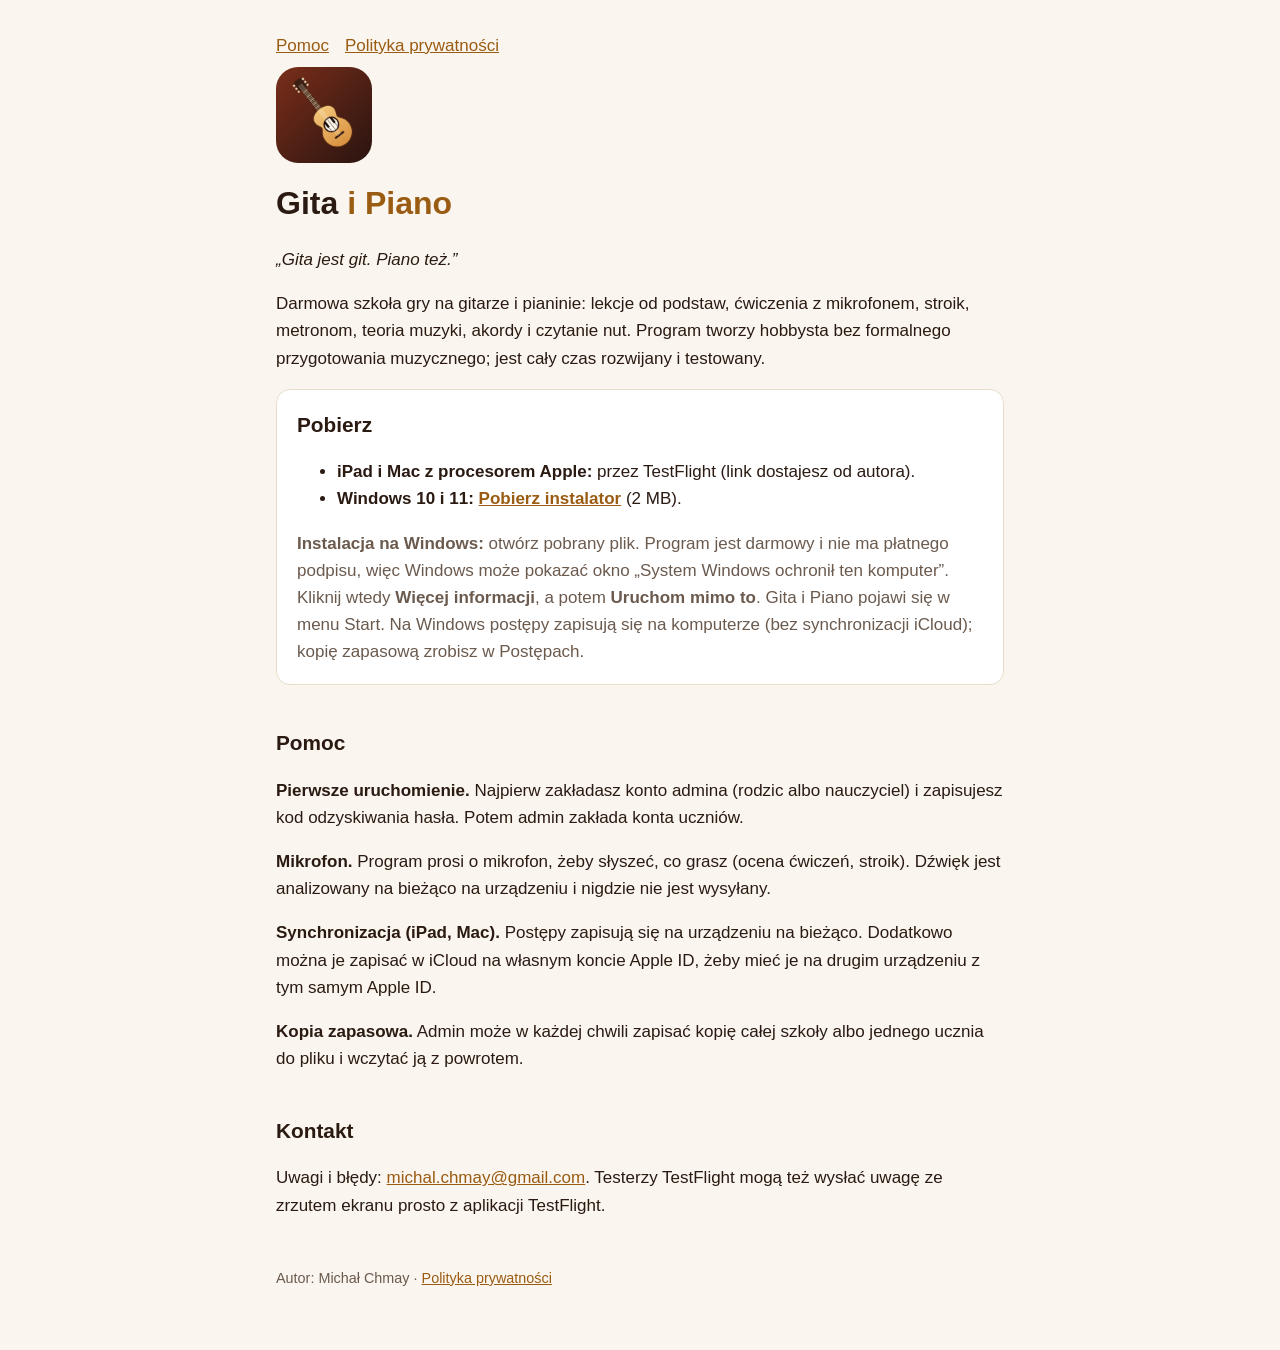
==== index.html @ 35b511a9 "Strona Gita i Piano: pobieranie, pomoc, polityka prywatności Co-Authored-By: Claude Opus 5.5 <norepl" ====
<!doctype html><html lang="pl"><head><meta charset="utf-8"><meta name="viewport" content="width=device-width,initial-scale=1">
<title>Gita i Piano</title><link rel="stylesheet" href="styl.css"></head><body><main>
<nav><a href="index.html">Pomoc</a><a href="prywatnosc.html">Polityka prywatności</a></nav>
<img class="ik" src="ikona.png" alt="">
<h1>Gita <span>i Piano</span></h1>
<p><i>„Gita jest git. Piano też.”</i></p>
<p>Darmowa szkoła gry na gitarze i pianinie: lekcje od podstaw, ćwiczenia z mikrofonem, stroik, metronom, teoria muzyki, akordy i czytanie nut. Program tworzy hobbysta bez formalnego przygotowania muzycznego; jest cały czas rozwijany i testowany.</p>
<div class="card"><h2 style="margin-top:0">Pobierz</h2>
<ul><li><b>iPad i Mac z procesorem Apple:</b> przez TestFlight (link dostajesz od autora).</li>
<li><b>Windows 10 i 11:</b> <a href="https://github.com/michalchmay/gita-i-piano-info/releases/latest/download/Gita-i-Piano-Windows.exe"><b>Pobierz instalator</b></a> (2 MB).</li></ul>
<p class="muted" style="margin-bottom:0"><b>Instalacja na Windows:</b> otwórz pobrany plik. Program jest darmowy i nie ma płatnego podpisu, więc Windows może pokazać okno „System Windows ochronił ten komputer”. Kliknij wtedy <b>Więcej informacji</b>, a potem <b>Uruchom mimo to</b>. Gita i Piano pojawi się w menu Start. Na Windows postępy zapisują się na komputerze (bez synchronizacji iCloud); kopię zapasową zrobisz w Postępach.</p></div>
<h2>Pomoc</h2>
<p><b>Pierwsze uruchomienie.</b> Najpierw zakładasz konto admina (rodzic albo nauczyciel) i zapisujesz kod odzyskiwania hasła. Potem admin zakłada konta uczniów.</p>
<p><b>Mikrofon.</b> Program prosi o mikrofon, żeby słyszeć, co grasz (ocena ćwiczeń, stroik). Dźwięk jest analizowany na bieżąco na urządzeniu i nigdzie nie jest wysyłany.</p>
<p><b>Synchronizacja (iPad, Mac).</b> Postępy zapisują się na urządzeniu na bieżąco. Dodatkowo można je zapisać w iCloud na własnym koncie Apple ID, żeby mieć je na drugim urządzeniu z tym samym Apple ID.</p>
<p><b>Kopia zapasowa.</b> Admin może w każdej chwili zapisać kopię całej szkoły albo jednego ucznia do pliku i wczytać ją z powrotem.</p>
<h2>Kontakt</h2>
<p>Uwagi i błędy: <a href="mailto:michal.chmay@gmail.com">michal.chmay@gmail.com</a>. Testerzy TestFlight mogą też wysłać uwagę ze zrzutem ekranu prosto z aplikacji TestFlight.</p>
<footer>Autor: Michał Chmay · <a href="prywatnosc.html">Polityka prywatności</a></footer>
</main></body></html>
---- styl.css ----
:root{--bg:#faf6ef;--fg:#2a1a12;--muted:#6b5a4e;--acc:#9a5b12;--card:#fff;--line:#e8dccb}
@media (prefers-color-scheme:dark){:root{--bg:#1c1410;--fg:#f3e9dc;--muted:#bba894;--acc:#e0a24a;--card:#271c16;--line:#3d2e24}}
*{box-sizing:border-box}body{margin:0;background:var(--bg);color:var(--fg);font:17px/1.6 -apple-system,BlinkMacSystemFont,"Segoe UI",Roboto,sans-serif}
main{max-width:760px;margin:0 auto;padding:32px 16px 60px}h1{font-size:2rem;margin:.2em 0}h1 span{color:var(--acc)}h2{margin-top:2em;font-size:1.3rem}
a{color:var(--acc)}.muted{color:var(--muted)}.card{background:var(--card);border:1px solid var(--line);border-radius:14px;padding:18px 20px;margin:16px 0}
nav{display:flex;gap:16px;flex-wrap:wrap;margin-bottom:8px}footer{margin-top:48px;color:var(--muted);font-size:.9rem}img.ik{width:96px;height:96px;border-radius:22px}
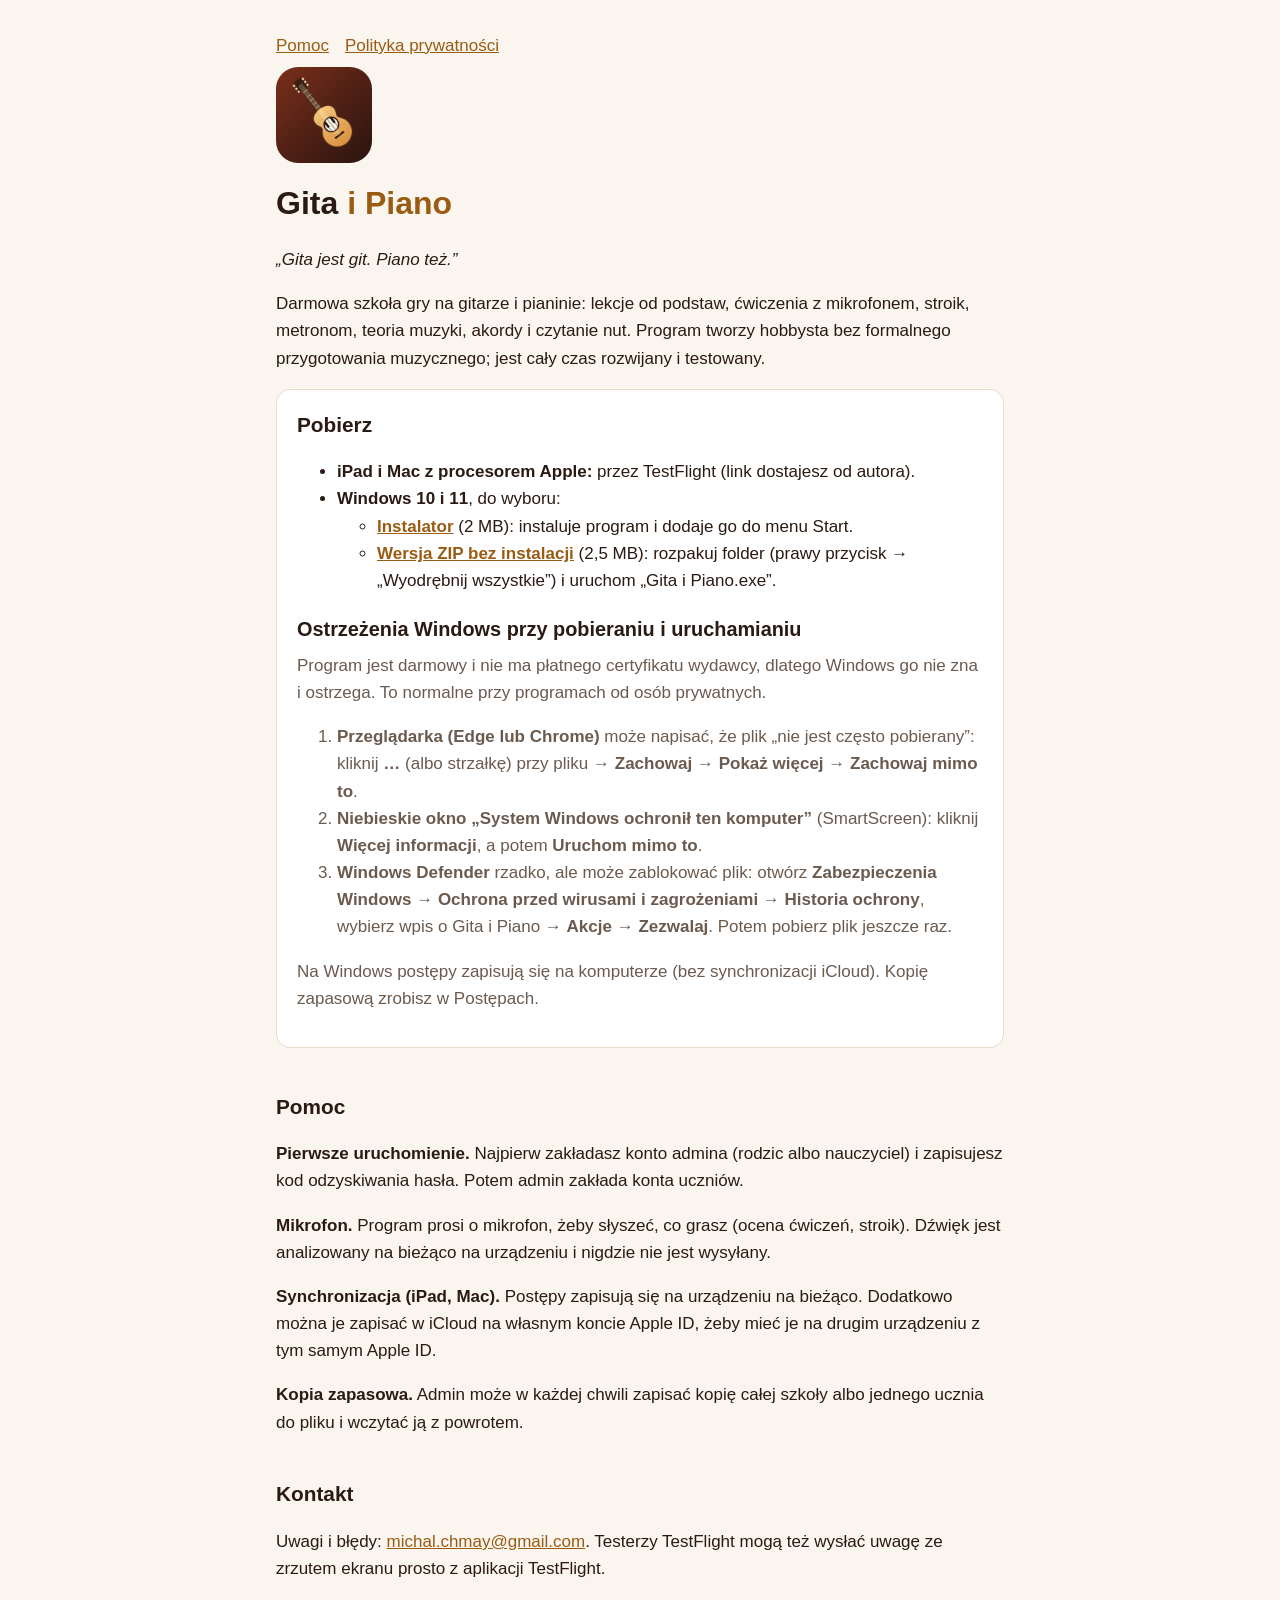
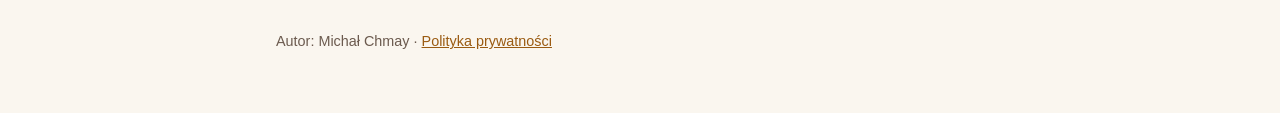
==== commit fd02756c: "Windows: wersja ZIP i instrukcja ostrzeżeń SmartScreen/Defender Co-Authored-By: Claude Opus 5.5 <nor" ====
--- a/index.html
+++ b/index.html
@@ -7,8 +7,16 @@
 <p>Darmowa szkoła gry na gitarze i pianinie: lekcje od podstaw, ćwiczenia z mikrofonem, stroik, metronom, teoria muzyki, akordy i czytanie nut. Program tworzy hobbysta bez formalnego przygotowania muzycznego; jest cały czas rozwijany i testowany.</p>
 <div class="card"><h2 style="margin-top:0">Pobierz</h2>
 <ul><li><b>iPad i Mac z procesorem Apple:</b> przez TestFlight (link dostajesz od autora).</li>
-<li><b>Windows 10 i 11:</b> <a href="https://github.com/michalchmay/gita-i-piano-info/releases/latest/download/Gita-i-Piano-Windows.exe"><b>Pobierz instalator</b></a> (2 MB).</li></ul>
-<p class="muted" style="margin-bottom:0"><b>Instalacja na Windows:</b> otwórz pobrany plik. Program jest darmowy i nie ma płatnego podpisu, więc Windows może pokazać okno „System Windows ochronił ten komputer”. Kliknij wtedy <b>Więcej informacji</b>, a potem <b>Uruchom mimo to</b>. Gita i Piano pojawi się w menu Start. Na Windows postępy zapisują się na komputerze (bez synchronizacji iCloud); kopię zapasową zrobisz w Postępach.</p></div>
+<li><b>Windows 10 i 11</b>, do wyboru:
+<ul><li><a href="pobierz/Gita-i-Piano-Windows.exe"><b>Instalator</b></a> (2 MB): instaluje program i dodaje go do menu Start.</li>
+<li><a href="pobierz/Gita-i-Piano-Windows.zip"><b>Wersja ZIP bez instalacji</b></a> (2,5 MB): rozpakuj folder (prawy przycisk → „Wyodrębnij wszystkie”) i uruchom „Gita i Piano.exe”.</li></ul></li></ul>
+<h3 style="margin-bottom:.3em">Ostrzeżenia Windows przy pobieraniu i uruchamianiu</h3>
+<p class="muted" style="margin-top:0">Program jest darmowy i nie ma płatnego certyfikatu wydawcy, dlatego Windows go nie zna i ostrzega. To normalne przy programach od osób prywatnych.</p>
+<ol class="muted"><li><b>Przeglądarka (Edge lub Chrome)</b> może napisać, że plik „nie jest często pobierany”: kliknij <b>…</b> (albo strzałkę) przy pliku → <b>Zachowaj</b> → <b>Pokaż więcej</b> → <b>Zachowaj mimo to</b>.</li>
+<li><b>Niebieskie okno „System Windows ochronił ten komputer”</b> (SmartScreen): kliknij <b>Więcej informacji</b>, a potem <b>Uruchom mimo to</b>.</li>
+<li><b>Windows Defender</b> rzadko, ale może zablokować plik: otwórz <b>Zabezpieczenia Windows → Ochrona przed wirusami i zagrożeniami → Historia ochrony</b>, wybierz wpis o Gita i Piano → <b>Akcje → Zezwalaj</b>. Potem pobierz plik jeszcze raz.</li></ol>
+<p class="muted">Na Windows postępy zapisują się na komputerze (bez synchronizacji iCloud). Kopię zapasową zrobisz w Postępach.</p>
+</div>
 <h2>Pomoc</h2>
 <p><b>Pierwsze uruchomienie.</b> Najpierw zakładasz konto admina (rodzic albo nauczyciel) i zapisujesz kod odzyskiwania hasła. Potem admin zakłada konta uczniów.</p>
 <p><b>Mikrofon.</b> Program prosi o mikrofon, żeby słyszeć, co grasz (ocena ćwiczeń, stroik). Dźwięk jest analizowany na bieżąco na urządzeniu i nigdzie nie jest wysyłany.</p>
